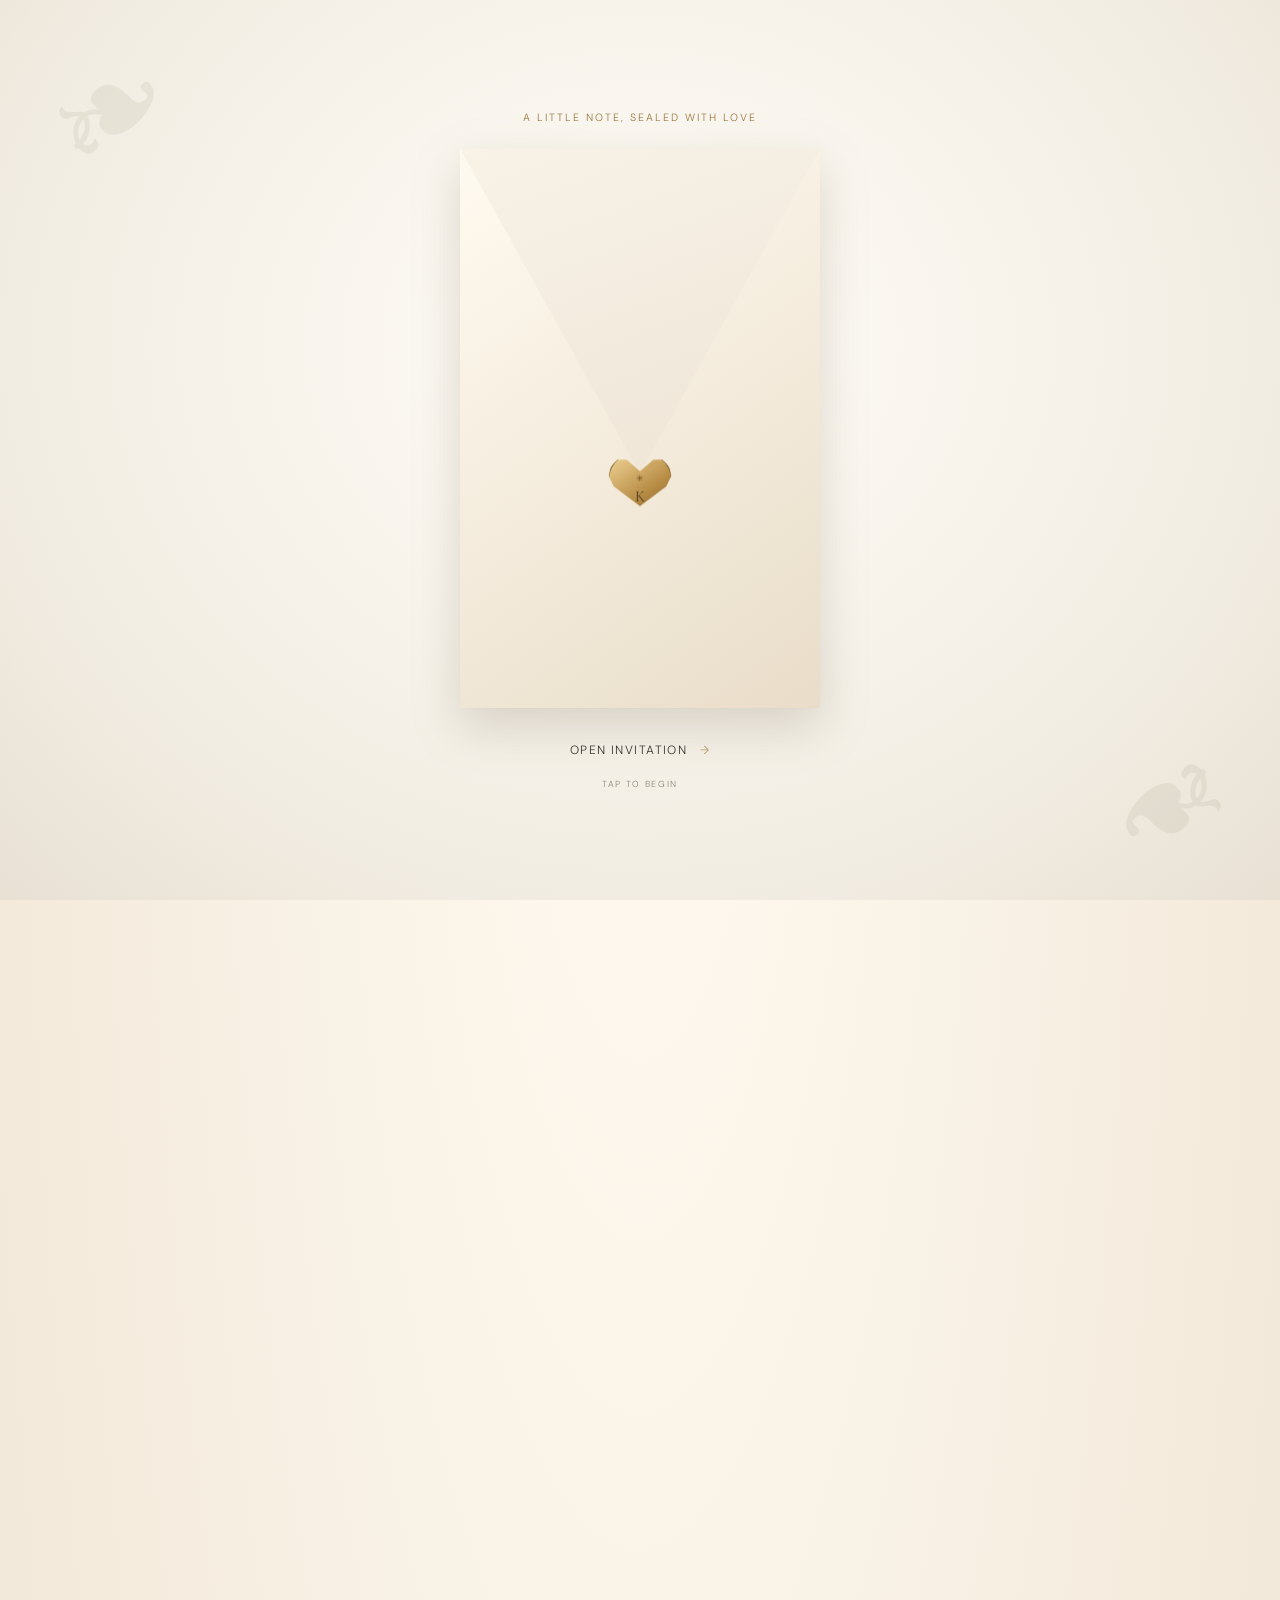
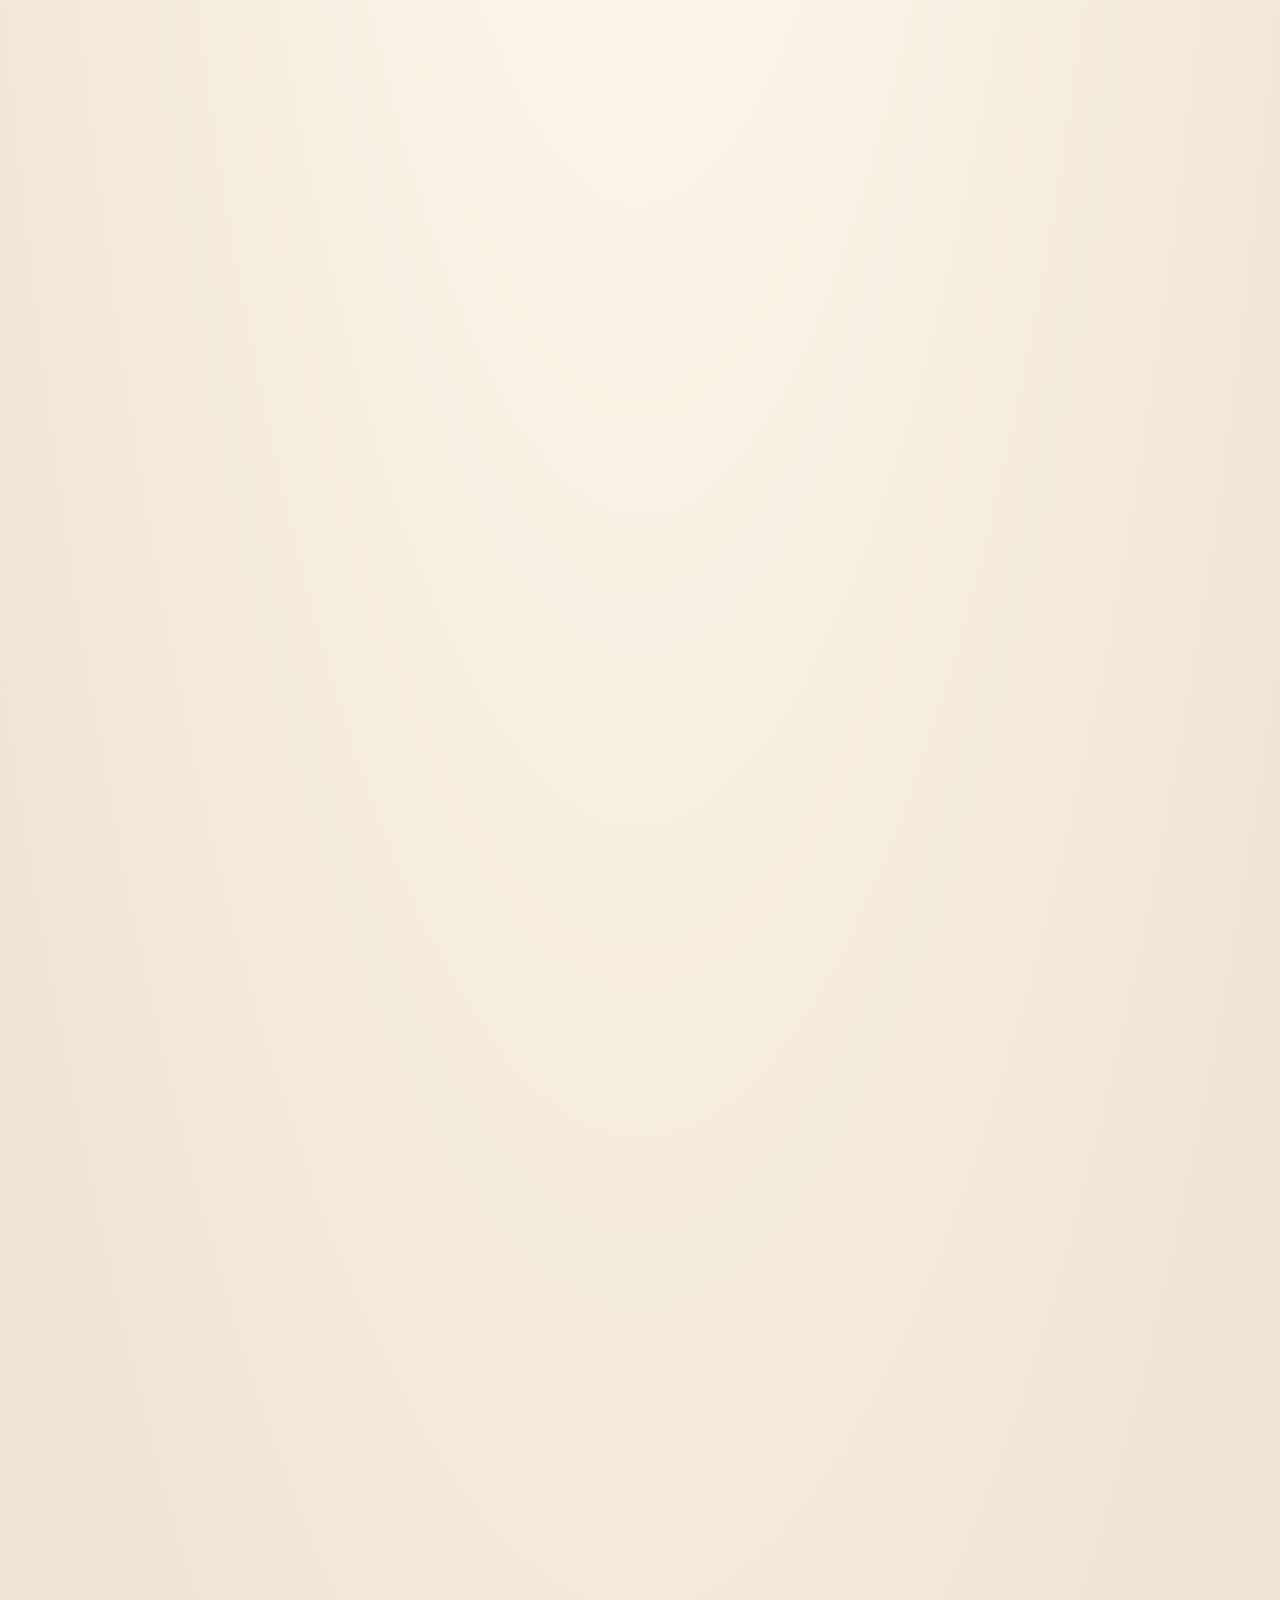
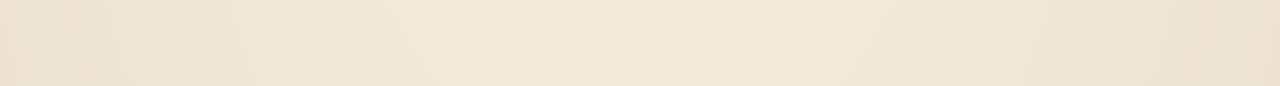
==== index.html @ ba7089ce "added ful code" ====
<!doctype html>
<html lang="en">
  <head>
    <meta charset="UTF-8" />
    <meta name="viewport" content="width=device-width, initial-scale=1" />
    <meta name="theme-color" content="#f7f3eb" />
    <meta
      name="description"
      content="A joyful invitation to celebrate the wedding of Kebisha Bright and Charles Salamon."
    />
    <title>Kebisha Bright& Charles Salamon — Wedding Invitation</title>
    <link rel="preconnect" href="https://fonts.googleapis.com" />
    <link rel="preconnect" href="https://fonts.gstatic.com" crossorigin />
    <link
      href="https://fonts.googleapis.com/css2?family=Allura&family=Cormorant+Garamond:ital,wght@0,400;0,500;0,600;1,400;1,500&family=DM+Sans:wght@300;400;500;600&display=swap"
      rel="stylesheet"
    />
    <link rel="stylesheet" href="styles.css" />
  </head>

  <body>
    <div class="intro" id="intro" aria-label="Open your wedding invitation">
      <div class="envelope-wrap">
        <p class="intro-kicker">A little note, sealed with love</p>
        <div class="envelope" aria-hidden="true">
          <div class="letter">
            <span>C <i>&</i> K</span><small>joyfully invite you</small>
          </div>
          <div class="flap"></div>
          <div class="envelope-front"></div>
          <div class="seal">C<span>✳</span>K</div>
        </div>
        <button class="open-invite" id="openInvite">
          Open invitation <span>→</span>
        </button>
        <p class="intro-hint">Tap to begin</p>
      </div>
    </div>

    <div class="site-shell" id="siteShell" aria-hidden="true">
      <header class="topbar">
        <a
          href="#home"
          class="monogram"
          aria-label="Kebisha Bright and Charles Salamon, home"
          >C<span>&</span>K</a
        >
        <!-- <nav aria-label="Main navigation">
          <a href="#story">Our story</a><a href="#details">The day</a
          ><a href="#rsvp">RSVP</a>
        </nav> -->
        <button
          class="music-toggle"
          id="musicToggle"
          aria-label="Play background music"
          aria-pressed="false"
        >
          <span class="music-icon">♫</span
          ><span class="music-label">Play music</span>
        </button>
      </header>
      <div class="youtube-player" id="youtubePlayer" hidden></div>

      <main>
        <section class="hero" id="home">
          <div class="hero-copy">
            <div class="hero-crest" aria-label="C and K">
              <span class="crest-ornament" aria-hidden="true">❧</span>
              <span class="crest-initials">C <i>·</i> K</span>
              <span class="crest-heart" aria-hidden="true">♥</span>
            </div>
            <p class="eyebrow">
              <span>✳</span> Together with our families <span>✳</span>
            </p>
            <h1><span class="name-line">Kebisha Bright</span> <span class="couple-and">&amp;</span><br /><span class="name-line">Charles Salamon</span></h1>
            <p class="hero-announcement">We are getting married</p>
            <div class="hero-rule"><span>♥</span></div>
            <p class="hero-subtitle">
              invite you to celebrate<br />the beginning of forever
            </p>
            <div class="scratch-card" id="scratchCard" role="button" tabindex="0" aria-label="Scratch to reveal the wedding date">
              <div class="scratch-reveal"><span>Friday · 20 November 2026</span><small>3:00 PM · Chennai</small></div>
              <canvas id="scratchCanvas" aria-hidden="true"></canvas>
              <div class="scratch-prompt" aria-hidden="true"><span>✦ &nbsp; Scratch to reveal &nbsp; ✦</span><small>our special day</small></div>
              <div class="scratch-confetti" aria-hidden="true"></div>
            </div>
            <p class="hero-date">Chennai <span>·</span> India</p>
            <a class="button button-gold" href="#details"
              >Join our celebration <span>↓</span></a
            >
          </div>
          <div
            class="hero-photo"
            role="img"
            aria-label="A romantic garden filled with white flowers"
          ></div>
          <div class="hero-caption">
            Rooted in love <span>✳</span> Growing in Grace
          </div>
        </section>

        <section class="blessing section-pad" id="story">
          <p class="eyebrow">A blessing for our beginning</p>
          <div class="cross-mark" aria-hidden="true">✳</div>
          <blockquote>
            “And now these three remain:<br />faith, hope and love.<br /><em
              >But the greatest of these is love.</em
            >”
          </blockquote>
          <p class="verse">1 Corinthians 13:13</p>
          <p class="blessing-copy">
            With grateful hearts and the blessing of God, we invite you to share
            in a day we’ll cherish for a lifetime.
          </p>
        </section>

        <!-- <section class="story-photo" aria-label="Our favourite kind of forever">
          <div class="story-overlay">
            <span>Our favourite kind of forever</span
            ><span class="gold-line"></span
            ><small>Kebisha Bright& Charles Salamon</small>
          </div>
        </section>

        <section class="gallery section-pad" aria-labelledby="gallery-title">
          <p class="eyebrow">Little moments, big love</p>
          <h2 id="gallery-title">Our story in <em>frames</em></h2>
          <div class="gallery-grid">
            <figure class="gallery-item gallery-tall">
              <img
                loading="lazy"
                src="https://images.unsplash.com/photo-1519741497674-611481863552?auto=format&fit=crop&w=900&q=85"
                alt="Bride and groom celebrating beneath a canopy"
              />
              <figcaption>the day we said yes</figcaption>
            </figure>
            <figure class="gallery-item gallery-small">
              <img
                loading="lazy"
                src="https://images.unsplash.com/photo-1532712938310-34cb3982ef74?auto=format&fit=crop&w=800&q=85"
                alt="A couple sharing a quiet moment together"
              />
              <figcaption>always finding our way</figcaption>
            </figure>
            <figure class="gallery-item gallery-small">
              <img
                loading="lazy"
                src="https://images.unsplash.com/photo-1511285560929-80b456fea0bc?auto=format&fit=crop&w=800&q=85"
                alt="A joyful wedding celebration with loved ones"
              />
              <figcaption>surrounded by our people</figcaption>
            </figure>
          </div>
        </section> -->

        <section class="countdown-section" id="countdown-section">
          <div class="countdown-inner">
            <div class="save-date-card"><span>Save the date</span><strong>20 November 2026</strong><small>Chennai, India</small></div>
            <p class="eyebrow">The countdown begins</p>
            <h2>Counting down to <em><span class="no-wrap">“I do”</span></em></h2>
            <div class="countdown" id="countdown" aria-live="polite"></div>
            <p class="countdown-note">We can’t wait to celebrate with you</p>
          </div>
        </section>

        <section class="details section-pad" id="details">
          <p class="eyebrow">Save the date</p>
          <h2>A day of <em>joy</em></h2>
          <div class="details-card venue-schedule">
            <div class="detail-block">
              <span class="detail-icon">✧</span>
              <h3>United in one place</h3>
              <p>Friday, 20 November 2026</p>
              <div class="schedule-times">
                <p><span>Ceremony</span><strong>3:00 PM</strong></p>
                <p><span>Reception</span><strong>6:30 PM</strong></p>
              </div>
              <p class="venue">St. Matthew’s Church</p>
              <p>IAF Road, East Tambaram, Chennai</p>
            </div>
          </div>
          <div class="map-card">
            <iframe title="Map to St. Matthew’s Church, East Tambaram" loading="lazy" referrerpolicy="no-referrer-when-downgrade" src="https://maps.google.com/maps?q=St.%20Matthew%27s%20Church%2C%20IAF%20Road%2C%20East%20Tambaram%2C%20Chennai&output=embed"></iframe>
            <a class="map-directions" target="_blank" rel="noopener" href="https://maps.app.goo.gl/BdqqTeaTopgXuTN87">⌖ &nbsp; Get directions</a>
          </div>
          <p class="dress-note">
            <span>Attire</span> Festive formal · Come ready to celebrate
          </p>
        </section>

        <!-- <section class="rsvp-section" id="rsvp">
        <div class="rsvp-card">
          <p class="eyebrow">Your presence is our present</p>
          <h2>Will you <em>join us?</em></h2>
          <p class="rsvp-copy">Kindly reply by 20January 2026. We’d love to save you a seat.</p>
          <form name="wedding-rsvp" method="POST" data-netlify="true" netlify-honeypot="bot-field"
            action="/success.html">
            <input type="hidden" name="form-name" value="wedding-rsvp" />
            <p class="honeypot"><label>Leave this empty: <input name="bot-field" /></label></p>
            <label class="field-label" for="guestName">Your name</label><input id="guestName" name="name" type="text"
              placeholder="First and last name" autocomplete="name" required />
            <label class="field-label" for="guestEmail">Email address</label><input id="guestEmail" name="email"
              type="email" placeholder="you@example.com" autocomplete="email" required />
            <fieldset>
              <legend>Will you be celebrating with us?</legend><label class="choice"><input type="radio"
                  name="attendance" value="Joyfully accepts" required /><span>Joyfully accepts</span></label><label
                class="choice"><input type="radio" name="attendance" value="Regretfully declines" /><span>Regretfully
                  declines</span></label>
            </fieldset>
            <label class="field-label" for="guestCount">Number attending</label><select id="guestCount" name="guests">
              <option value="1">1 guest</option>
              <option value="2">2 guests</option>
              <option value="3">3 guests</option>
              <option value="4">4 guests</option>
            </select>
            <label class="field-label" for="message">A note for the couple <span>(optional)</span></label><textarea
              id="message" name="message" rows="3"
              placeholder="Dietary needs, song requests, or just a little hello…"></textarea>
            <button class="button button-gold submit-button" type="submit">Send our RSVP <span>→</span></button>
          </form>
        </div>
      </section> -->

        <section class="closing section-pad">
          <div class="closing-flower">❀</div>
          <p class="eyebrow">Until we gather at the feast...</p>
          <h2>With love, <em>always</em></h2>
          <p>Kebisha Bright & Charles Salamon</p>
        </section>
      </main>
      <!-- <nav class="mobile-dock" aria-label="Quick navigation">
        <a href="#home" aria-label="Home"><span>⌂</span><small>Home</small></a>
        <a href="#story" aria-label="Our story"><span>♡</span><small>Story</small></a>
        <a href="#gallery-title" aria-label="Gallery"><span>▧</span><small>Photos</small></a>
        <a href="#countdown-section" aria-label="Countdown"><span>✧</span><small>Countdown</small></a>
      </nav> -->
      <footer>
        <span>MADE WITH LOVE · 2026</span><a href="#home">Back to top ↑</a
        ><span>C <i>&</i> K</span>
      </footer>
    </div>
    <div class="petal-rain" id="petalRain" aria-hidden="true"></div>
    <audio id="weddingMusic" loop preload="none"></audio>
    <div class="toast" id="toast" role="status" aria-live="polite"></div>
    <script src="script.js"></script>
  </body>
</html>
---- styles.css ----
:root{--ivory:#f7f4ee;--paper:#fffdf8;--ink:#30352d;--muted:#77786d;--gold:#b69760;--gold-dark:#927445;--sage:#6f7969;--line:#e6dfd1;--serif:'Cormorant Garamond',Georgia,serif;--sans:'DM Sans',Arial,sans-serif}*{box-sizing:border-box}html{scroll-behavior:smooth}body{margin:0;background:var(--ivory);color:var(--ink);font-family:var(--sans);font-weight:300;-webkit-font-smoothing:antialiased}a{color:inherit;text-decoration:none}button,input,select,textarea{font:inherit}.intro{position:fixed;inset:0;z-index:20;display:grid;place-items:center;background:radial-gradient(ellipse at 50% 38%,#fffdf8,#f2ede3 68%,#e8e0d3);transition:opacity .9s ease,visibility .9s ease}.intro::before,.intro::after{content:'❧';position:absolute;color:#a9aa91;font-family:var(--serif);font-size:9rem;opacity:.17}.intro::before{top:3%;left:4%;transform:rotate(-35deg)}.intro::after{right:4%;bottom:1%;transform:rotate(145deg)}.intro.is-opening{opacity:0;visibility:hidden}.envelope-wrap{text-align:center;position:relative;z-index:1}.intro-kicker,.intro-hint{font-size:.66rem;letter-spacing:.19em;text-transform:uppercase;color:#888578}.envelope{width:min(78vw,340px);height:225px;margin:30px auto 28px;position:relative;perspective:900px;filter:drop-shadow(0 18px 18px #73654d26)}.envelope-front{position:absolute;inset:0;background:#e8dfce;clip-path:polygon(0 0,50% 55%,100% 0,100% 100%,0 100%);z-index:2}.envelope::before,.envelope::after{content:'';position:absolute;inset:0;background:#f0e9dd;z-index:1}.envelope::before{clip-path:polygon(0 0,50% 55%,0 100%)}.envelope::after{clip-path:polygon(100% 0,50% 55%,100% 100%);background:#e5dbc9}.flap{position:absolute;inset:0;background:#eee6d7;clip-path:polygon(0 0,100% 0,50% 58%);z-index:4;transform-origin:top;transition:transform .75s ease;backface-visibility:hidden}.letter{position:absolute;left:8%;right:8%;top:8%;height:80%;background:var(--paper);z-index:0;display:flex;flex-direction:column;align-items:center;justify-content:center;color:var(--gold-dark);font-family:var(--serif)}.letter span{font-size:2.5rem}.letter i,.monogram span{font-style:italic;color:var(--gold)}.letter small{font: .55rem var(--sans);letter-spacing:.16em;text-transform:uppercase;margin-top:7px}.seal{position:absolute;z-index:5;top:50%;left:50%;transform:translate(-50%,-20%);width:47px;height:47px;border-radius:50%;background:#ae8d5a;color:white;display:grid;place-items:center;font:1rem var(--serif);letter-spacing:.04em;box-shadow:0 2px 5px #56462940}.seal span{font-size:.55rem;margin:0 1px}.envelope.open .flap{transform:rotateX(180deg);z-index:0}.envelope.open .letter{animation:letter-rise 1.1s .25s forwards}@keyframes letter-rise{to{transform:translateY(-45px)}}.open-invite{border:0;background:none;color:var(--ink);font-size:.75rem;letter-spacing:.12em;text-transform:uppercase;cursor:pointer;padding:10px}.open-invite span{color:var(--gold);padding-left:8px}.intro-hint{margin-top:10px;font-size:.55rem}.site-shell{opacity:0;transition:opacity 1s ease;pointer-events:none}.site-shell.is-visible{opacity:1;pointer-events:auto}.topbar{height:76px;padding:0 max(5vw,24px);display:flex;justify-content:space-between;align-items:center;position:absolute;top:0;left:0;width:100%;z-index:3;color:#fff}.monogram{font:1.65rem var(--serif);letter-spacing:-.07em}.monogram span{margin:0 3px}.topbar nav{display:flex;gap:33px;font-size:.69rem;letter-spacing:.06em}.topbar nav a{opacity:.88;transition:opacity .2s}.topbar nav a:hover{opacity:1}.music-toggle{display:flex;align-items:center;gap:9px;color:#fff;border:1px solid #ffffff80;background:#ffffff12;border-radius:30px;padding:9px 13px;font-size:.64rem;letter-spacing:.07em;cursor:pointer;backdrop-filter:blur(8px)}.music-icon{font-size:1rem}.music-toggle.playing .music-icon{animation:note .9s ease-in-out infinite alternate}@keyframes note{to{transform:translateY(-3px) rotate(12deg)}}.hero{min-height:690px;height:min(94vh,850px);position:relative;display:grid;place-items:center;overflow:hidden;color:#fff;background:#51574d}.hero-photo{position:absolute;inset:0;background:linear-gradient(90deg,#22261ebf 0%,#272d2285 40%,#28302319 100%),url('https://images.unsplash.com/photo-1519741497674-611481863552?auto=format&fit=crop&w=2200&q=90') center 44%/cover;transform:scale(1.015)}.hero-copy{position:relative;z-index:1;width:min(1080px,86%);margin:70px auto 0}.eyebrow{font-size:.62rem;letter-spacing:.21em;text-transform:uppercase;color:var(--gold-dark);margin:0 0 20px}.hero .eyebrow{color:#e7d9bb}.hero .eyebrow span{padding:0 9px;color:#d0af70}.hero h1{font:500 clamp(5rem,11vw,10.5rem)/.77 var(--serif);letter-spacing:-.055em;margin:22px 0 24px}.hero h1 em{font-weight:400;color:#d7bd8a}.hero-rule{width:164px;display:flex;align-items:center;gap:12px;color:#d8bd87}.hero-rule::before,.hero-rule::after{content:'';height:1px;background:#d8bd87;flex:1}.hero-rule span{font-size:.7rem}.hero-subtitle{font:400 1.1rem/1.4 var(--serif);letter-spacing:.045em;margin:17px 0}.hero-date{font-size:.7rem;letter-spacing:.1em;text-transform:uppercase;color:#ede9df;margin:22px 0 28px}.hero-date span{color:#d3b77e;padding:0 9px}.button{display:inline-flex;align-items:center;justify-content:center;gap:24px;border:0;padding:15px 19px;text-transform:uppercase;letter-spacing:.12em;font-size:.62rem;cursor:pointer;transition:background .2s,transform .2s}.button:hover{transform:translateY(-2px)}.button-gold{background:#b69660;color:white}.button-gold:hover{background:#967747}.hero-caption{position:absolute;z-index:1;right:5%;bottom:35px;font-size:.6rem;letter-spacing:.15em;text-transform:uppercase;color:#fff}.hero-caption span{color:#d2b477;padding:0 8px}.section-pad{padding:108px 24px}.blessing{text-align:center;max-width:820px;margin:auto;padding-top:105px;padding-bottom:105px}.cross-mark{color:var(--gold);font-size:1rem;margin:4px 0 16px}.blessing blockquote{font:400 clamp(2rem,4.5vw,3.35rem)/1.08 var(--serif);margin:0;color:#44483d}.blessing blockquote em,.gallery h2 em,.countdown-section h2 em,.details h2 em,.rsvp-card h2 em,.closing h2 em{font-weight:400;color:var(--gold-dark)}.verse{font-size:.62rem;color:var(--gold-dark);letter-spacing:.2em;text-transform:uppercase;margin:20px 0 29px}.blessing-copy{font-size:.82rem;line-height:1.8;color:var(--muted);max-width:470px;margin:auto}.story-photo{height:530px;position:relative;background:linear-gradient(0deg,#25291c79,#25291c04 70%),url('https://images.unsplash.com/photo-1511285560929-80b456fea0bc?auto=format&fit=crop&w=2000&q=85') center 48%/cover}.story-overlay{position:absolute;bottom:45px;left:8%;color:white;display:flex;flex-direction:column;gap:13px}.story-overlay span:first-child{font:italic 2.4rem var(--serif)}.gold-line{width:58px;height:1px;background:#d7bd8a}.story-overlay small{font-size:.56rem;letter-spacing:.18em}.gallery{max-width:1200px;margin:auto;text-align:center;padding-top:100px;padding-bottom:110px}.gallery h2,.details h2,.countdown-section h2,.rsvp-card h2,.closing h2{font:400 clamp(2.7rem,5vw,4rem)/1 var(--serif);margin:0 0 46px}.gallery-grid{display:grid;grid-template-columns:1.05fr .85fr;grid-template-rows:240px 240px;gap:17px;text-align:left}.gallery-item{position:relative;margin:0;overflow:hidden;background:#e4dfd4}.gallery-item img{width:100%;height:100%;object-fit:cover;transition:transform .8s}.gallery-item:hover img{transform:scale(1.035)}.gallery-tall{grid-row:1/3}.gallery-small img{object-position:center 45%}.gallery-item figcaption{position:absolute;bottom:0;left:0;right:0;color:white;padding:35px 20px 15px;background:linear-gradient(transparent,#171b15a8);font:italic 1.3rem var(--serif)}.countdown-section{padding:90px 20px;background:#eae9df;text-align:center}.countdown-inner{max-width:760px;margin:auto}.countdown-section h2{margin-bottom:36px}.countdown{display:flex;justify-content:center;gap:clamp(18px,6vw,65px)}.count-item strong{display:block;font:400 clamp(2.6rem,6vw,4.3rem)/1 var(--serif);color:var(--sage)}.count-item span{display:block;margin-top:10px;font-size:.55rem;letter-spacing:.18em;text-transform:uppercase;color:#79796e}.countdown-note{font:italic 1.35rem var(--serif);margin:34px 0 0;color:#77786d}.details{max-width:1000px;margin:auto;text-align:center}.details h2{margin-bottom:49px}.details-card{display:grid;grid-template-columns:1fr 48px 1fr;padding:40px 25px;background:var(--paper);border:1px solid var(--line);box-shadow:0 10px 35px #4d493d0b}.detail-icon{font-size:1.4rem;color:var(--gold)}.detail-block h3{font:500 1.7rem var(--serif);margin:9px 0 17px}.detail-block p{font-size:.75rem;line-height:1.6;color:var(--muted);margin:6px}.detail-block .venue{font-weight:500;color:var(--ink);margin-top:16px}.text-link{display:inline-block;margin-top:13px;padding-bottom:4px;border-bottom:1px solid #b69760;color:var(--gold-dark);font-size:.65rem;letter-spacing:.06em}.detail-divider{display:flex;align-items:center;justify-content:center;position:relative;color:var(--gold)}.detail-divider::before{content:'';position:absolute;top:10%;bottom:10%;width:1px;background:var(--line)}.detail-divider span{position:relative;background:var(--paper);padding:10px 0}.dress-note{margin:27px 0 0;color:var(--muted);font-size:.72rem}.dress-note span{color:var(--gold-dark);letter-spacing:.1em;text-transform:uppercase;margin-right:8px}.rsvp-section{padding:100px 20px;background:linear-gradient(#2830258a,#2830258a),url('https://images.unsplash.com/photo-1497250681960-ef046c08a56e?auto=format&fit=crop&w=1800&q=85') center/cover}.rsvp-card{max-width:550px;margin:auto;background:var(--paper);padding:50px clamp(24px,7vw,65px);text-align:center;box-shadow:0 20px 70px #1115}.rsvp-card h2{margin:0 0 14px}.rsvp-copy{font-size:.76rem;line-height:1.7;color:var(--muted);margin:0 auto 28px;max-width:340px}.rsvp-card form{text-align:left}.field-label,fieldset legend{display:block;font-size:.64rem;letter-spacing:.05em;color:#4b4d44;margin:17px 0 8px}.field-label span{color:#999}.rsvp-card input[type=text],.rsvp-card input[type=email],.rsvp-card select,.rsvp-card textarea{width:100%;border:1px solid #dfdbd1;background:transparent;padding:12px 13px;border-radius:0;color:var(--ink);font-size:.74rem;outline:none}.rsvp-card input:focus,.rsvp-card select:focus,.rsvp-card textarea:focus{border-color:var(--gold)}.rsvp-card fieldset{border:0;padding:0;margin:20px 0}.rsvp-card fieldset legend{margin-bottom:12px}.choice{display:inline-flex;align-items:center;gap:7px;margin:0 18px 0 0;font-size:.7rem;color:#66675e;cursor:pointer}.choice input{accent-color:var(--gold-dark)}.submit-button{width:100%;margin-top:22px}.honeypot{position:absolute;left:-5000px}.closing{text-align:center;padding-top:84px;padding-bottom:80px}.closing-flower{font-size:2rem;color:var(--gold);margin-bottom:15px}.closing h2{margin:0 0 14px}.closing>p:last-child{font:italic 1.4rem var(--serif);color:var(--sage);margin:0}footer{height:68px;display:flex;align-items:center;justify-content:space-between;padding:0 max(5vw,24px);border-top:1px solid var(--line);font-size:.53rem;letter-spacing:.13em;color:#828176}footer a{color:var(--gold-dark)}footer>span:last-child{font:1rem var(--serif);color:var(--ink)}footer i{font-style:italic;color:var(--gold)}.toast{position:fixed;bottom:20px;left:50%;transform:translate(-50%,20px);opacity:0;pointer-events:none;z-index:30;padding:12px 18px;background:#30352d;color:white;font-size:.72rem;transition:.3s}.toast.visible{opacity:1;transform:translate(-50%,0)}
@media(max-width:680px){.topbar{height:65px;padding:0 20px}.topbar nav{gap:16px}.topbar nav a{font-size:.58rem}.music-toggle{padding:8px 10px}.music-label{display:none}.hero{height:85svh;min-height:620px;max-height:790px}.hero-photo{background-position:58% center}.hero-copy{width:84%;margin-top:45px}.hero h1{font-size:clamp(5.4rem,19vw,8.2rem)}.hero-subtitle{font-size:1rem}.hero-caption{right:20px;bottom:23px;font-size:.48rem}.section-pad{padding:78px 22px}.blessing{padding-top:78px;padding-bottom:78px}.story-photo{height:380px}.story-overlay{left:7%;bottom:30px}.story-overlay span:first-child{font-size:1.9rem}.gallery-grid{grid-template-columns:1fr 1fr;grid-template-rows:250px 175px;gap:10px}.gallery-tall{grid-row:1/3}.gallery-item figcaption{font-size:1rem;padding:28px 11px 12px}.countdown-section{padding:72px 12px}.countdown{gap:clamp(12px,5vw,30px)}.count-item span{font-size:.47rem;letter-spacing:.12em}.details-card{grid-template-columns:1fr;padding:32px 15px;gap:27px}.detail-divider{height:1px;width:75%;margin:auto;background:var(--line)}.detail-divider::before{display:none}.detail-divider span{padding:0 12px}.rsvp-section{padding:70px 15px}.rsvp-card{padding:38px 24px}footer{padding:0 18px}footer span,footer a{font-size:.46rem;letter-spacing:.08em}}
@media(prefers-reduced-motion:reduce){*,*::before,*::after{scroll-behavior:auto!important;animation-duration:.01ms!important;transition-duration:.01ms!important}}

/* Phone-first presentation and thumb-friendly quick navigation. */
.mobile-dock{display:none}
@media(max-width:680px){
  body{background:#f2eee6}
  .site-shell{max-width:560px;margin:0 auto;background:var(--ivory);box-shadow:0 0 55px #302b2010}
  .topbar{position:absolute;top:0;left:50%;width:min(100%,560px);transform:translateX(-50%);height:65px;padding:0 21px}
  .topbar nav{display:none}
  .music-toggle{width:40px;height:40px;justify-content:center;border-radius:50%;padding:0}
  .music-label{display:none}
  .hero{height:100svh;min-height:620px;max-height:none}
  .hero-photo{background-position:58% center}
  .hero-copy{width:85%;margin-top:20px}
  .hero .eyebrow{font-size:.52rem;letter-spacing:.16em}
  .hero h1{font-size:clamp(4.6rem,17vw,7rem);line-height:.84}
  .hero-date{font-size:.61rem;letter-spacing:.08em}
  .hero-caption{right:20px;bottom:78px;font-size:.48rem}
  .mobile-dock{position:fixed;z-index:10;left:50%;bottom:0;transform:translateX(-50%);width:min(100%,560px);min-height:66px;padding:7px 10px calc(7px + env(safe-area-inset-bottom));display:flex;align-items:center;justify-content:space-around;background:#fffdf8ed;border-top:1px solid #e6dfd1;backdrop-filter:blur(14px)}
  .mobile-dock a{min-width:58px;min-height:48px;display:flex;flex-direction:column;align-items:center;justify-content:center;gap:2px;color:#77786d}
  .mobile-dock a:active,.mobile-dock a:focus-visible{color:var(--gold-dark)}
  .mobile-dock a span{font-size:1.12rem;line-height:1.1}
  .mobile-dock a small{font-size:.47rem;letter-spacing:.06em;text-transform:uppercase}
  .section-pad{padding:70px 20px}
  .blessing blockquote{font-size:2.25rem}
  .story-photo{height:330px}
  .gallery{padding-top:70px;padding-bottom:74px}
  .gallery h2,.details h2,.countdown-section h2,.rsvp-card h2,.closing h2{font-size:2.8rem;margin-bottom:32px}
  .gallery-grid{grid-template-columns:1fr 1fr;grid-template-rows:220px 150px;gap:8px}
  .gallery-item figcaption{font-size:1rem;padding:28px 11px 12px}
  .countdown-section{padding:62px 10px}
  .countdown{gap:clamp(10px,4vw,20px)}
  .count-item strong{font-size:2.8rem}
  .count-item span{font-size:.43rem}
  .details{padding-top:70px;padding-bottom:68px}
  .details-card{grid-template-columns:1fr;padding:28px 13px;gap:27px}
  .detail-divider{height:1px;width:75%;margin:auto;background:var(--line)}
  .detail-divider::before{display:none}
  .detail-divider span{padding:0 12px}
  .rsvp-section{padding:62px 14px}
  .rsvp-card{padding:34px 22px}
  .closing{padding-top:65px;padding-bottom:74px}
  footer{height:auto;min-height:68px;padding:16px 18px calc(82px + env(safe-area-inset-bottom))}
  footer span,footer a{font-size:.46rem;letter-spacing:.08em}
}

/* Final invitation-specific refinements. */
.venue-schedule{grid-template-columns:1fr;justify-items:center}
.venue-schedule .detail-block{width:min(100%,460px)}
.schedule-times{max-width:360px;margin:22px auto 18px;padding:14px 0;border-top:1px solid var(--line);border-bottom:1px solid var(--line)}
.schedule-times p{display:flex;justify-content:space-between;gap:20px;align-items:center;margin:9px 0;color:var(--ink)}
.schedule-times p span{font-size:.7rem;color:var(--muted)}
.schedule-times p strong{font:500 1rem var(--serif);color:var(--gold-dark);white-space:nowrap}
.youtube-player{position:fixed;z-index:11;right:14px;bottom:14px;width:min(320px,calc(100vw - 28px));aspect-ratio:16/9;background:#171717;box-shadow:0 10px 30px #0005}
.youtube-player[hidden]{display:none}
.youtube-player iframe{display:block;width:100%;height:100%;border:0}
.no-wrap{white-space:nowrap}
.js .scroll-reveal{opacity:0;transform:translateY(22px);transition:opacity .75s ease,transform .75s cubic-bezier(.2,.65,.25,1)}
.js .scroll-reveal.is-visible{opacity:1;transform:translateY(0)}
@media(max-width:680px){
  .hero h1{margin:17px 0 20px;font-size:clamp(2.25rem,11.5vw,4.4rem);line-height:1.02;letter-spacing:-.035em}
  .hero h1 .name-line{display:block;white-space:nowrap}
  .hero h1 .couple-and{display:block;padding-left:.45em;font-size:.62em;line-height:.72;color:#d7bd8a}
  .hero h1 br{display:none}
  .hero-caption{bottom:24px}
  .youtube-player{right:10px;bottom:10px;width:min(250px,calc(100vw - 20px))}
  .countdown-section h2{font-size:clamp(2.15rem,8.8vw,2.8rem);line-height:1.05}
  .venue-schedule .detail-block{width:100%}
  .schedule-times{width:min(100%,340px)}
  footer{padding:16px 18px}
}
@media(prefers-reduced-motion:reduce){
  .js .scroll-reveal,.js .scroll-reveal.is-visible{opacity:1;transform:none;transition:none}
}

/* Watercolor keepsake invitation theme, tuned for a tall phone viewport. */
:root{--navy:#203a5d;--navy-soft:#385677;--paper:#fffaf0;--ivory:#f7f1e6;--gold:#b59358;--gold-dark:#9a7840;--script:'Allura','Cormorant Garamond',cursive}
body{background:#f7f0e5;color:var(--navy)}
.site-shell{position:relative;width:100%;max-width:580px;margin:0 auto;overflow:hidden;background:#fbf7ef;box-shadow:0 18px 70px #5c4d3426}
.topbar{left:50%;transform:translateX(-50%);width:min(100%,580px);height:70px;padding:0 22px;color:var(--navy)}
.monogram{font:500 1.4rem var(--serif);letter-spacing:-.08em;color:var(--navy)}
.monogram span{color:var(--gold)}
.music-toggle{width:42px;height:42px;justify-content:center;border-radius:50%;padding:0;color:var(--navy);border:1px solid #b99d6c77;background:#fffaf0bb;backdrop-filter:blur(8px)}
.music-label{display:none}
.hero{height:100svh;min-height:720px;max-height:none;background:#f6f1e6;display:block;color:var(--navy)}
.hero-photo{background:url('assets/watercolor-wedding-hero.webp') center 42%/cover no-repeat;opacity:.98;transform:none}
.hero-copy{width:88%;max-width:490px;height:100%;min-height:inherit;margin:0 auto;padding:105px 0 86px;display:flex;flex-direction:column;align-items:center;justify-content:center;text-align:center;color:var(--navy)}
.hero .eyebrow{color:var(--navy-soft);font-size:.54rem;letter-spacing:.23em;margin:18px 0 12px}
.hero .eyebrow span{color:var(--gold);padding:0 5px}
.hero-crest{width:94px;height:94px;flex:none;position:relative;display:grid;place-items:center;border:1px solid #b59358;border-radius:50%;box-shadow:inset 0 0 0 5px #b593581c;background:#fffaf044;color:var(--navy)}
.hero-crest::before{content:"";position:absolute;inset:5px;border:1px dotted #b59358;border-radius:50%}
.crest-ornament{position:absolute;top:-17px;color:var(--gold);font:2rem var(--serif);transform:rotate(90deg)}
.crest-initials{display:flex;align-items:center;gap:7px;font:400 1.65rem var(--serif);letter-spacing:.08em}
.crest-initials i{height:35px;width:1px;display:inline-flex;align-items:center;background:#b59358;color:transparent;font-size:0}
.crest-heart{position:absolute;bottom:9px;color:var(--gold);font-size:.72rem}
.hero h1{width:100%;margin:7px 0 2px;font:400 clamp(3.05rem,12vw,4.65rem)/.79 var(--script);letter-spacing:0;color:var(--navy);text-align:center}
.hero h1 .name-line{display:block;white-space:nowrap}
.hero h1 .couple-and{display:block;margin:3px auto 0;padding:0;font:italic 500 1.15rem var(--serif);line-height:1;color:var(--gold)}
.hero h1 br{display:none}
.hero-announcement{margin:14px 0 7px;font:500 .58rem var(--serif);letter-spacing:.25em;text-transform:uppercase;color:var(--navy)}
.hero-rule{width:132px;margin:8px auto 10px;gap:9px;color:var(--gold)}
.hero-rule::before,.hero-rule::after{height:1px;background:#b59358a0}
.hero-rule span{font-size:.62rem}
.hero-subtitle{margin:7px 0 12px;font:italic 1.5rem/1.05 var(--script);letter-spacing:.015em;color:var(--navy-soft)}
.hero-date{margin:8px 0 18px;color:var(--navy-soft);font-size:.56rem;letter-spacing:.18em}
.hero-date span{color:var(--gold)}
.hero .button{min-height:40px;border-radius:30px;border:1px solid #b59358;background:#fffaf0a6;color:var(--navy);padding:11px 18px;gap:16px;font-size:.56rem;letter-spacing:.17em}
.hero .button:hover{background:#fffaf0}
.hero-caption{right:50%;bottom:23px;transform:translateX(50%);width:max-content;max-width:90%;color:var(--navy);font-size:.48rem;letter-spacing:.15em;text-shadow:0 1px 8px #fff8}
.hero-caption span{color:var(--gold)}
.scratch-card{position:relative;isolation:isolate;overflow:hidden;width:min(100%,370px);height:108px;margin:12px auto 10px;padding:0;border:0;border-radius:15px;background:#fffaf0e8;box-shadow:0 10px 24px #243e5a20;cursor:crosshair;touch-action:none;user-select:none}
.scratch-reveal{position:absolute;inset:0;z-index:0;display:flex;flex-direction:column;align-items:center;justify-content:center;gap:5px;background:linear-gradient(135deg,#fffdf7,#e9eef0);color:var(--navy)}
.scratch-reveal span{font:400 1.72rem var(--script)}
.scratch-reveal small{font-size:.53rem;letter-spacing:.2em;text-transform:uppercase;color:var(--gold-dark)}
#scratchCanvas{position:absolute;inset:0;z-index:1;width:100%;height:100%;border-radius:inherit;cursor:crosshair;transition:opacity .65s ease}
.scratch-prompt{position:absolute;z-index:2;inset:0;display:flex;flex-direction:column;align-items:center;justify-content:center;gap:5px;color:#f7edd5;pointer-events:none;text-shadow:0 1px 3px #1e365533}
.scratch-prompt span{font:500 .67rem var(--serif);letter-spacing:.1em;text-transform:uppercase}
.scratch-prompt small{font:italic 1.15rem var(--script)}
.scratch-card.is-scratched #scratchCanvas{opacity:0}
.scratch-card.is-scratched .scratch-prompt{opacity:0;transition:opacity .3s ease}
.scratch-confetti{position:absolute;z-index:3;inset:0;overflow:hidden;pointer-events:none}
.scratch-confetti i{position:absolute;top:-10px;left:var(--x);width:6px;height:10px;background:#d6b878;opacity:0;animation:confetti-fall 1.8s ease-out var(--delay) forwards;transform:rotate(var(--turn))}
.scratch-confetti i:nth-child(3n){background:#315f91;border-radius:50%;width:7px;height:7px}
.scratch-confetti i:nth-child(3n + 1){background:#f4ebd9}
@keyframes confetti-fall{0%{opacity:0;transform:translateY(0) rotate(var(--turn))}15%{opacity:1}100%{opacity:0;transform:translateY(140px) rotate(calc(var(--turn) + 180deg))}}
.petal-rain{position:fixed;z-index:14;inset:0;overflow:hidden;pointer-events:none;visibility:hidden;opacity:0;transition:opacity .8s ease,visibility .8s ease}
.petal-rain.active{visibility:visible;opacity:1}
.petal-rain span{position:absolute;top:-8vh;border-radius:88% 8% 82% 8%;box-shadow:inset -2px -2px 3px #a9805244,0 2px 5px #61533c15;opacity:.72;animation:petal-fall var(--fall-duration) linear var(--fall-delay) infinite;will-change:transform}
@keyframes petal-fall{0%{transform:translate3d(0,-8vh,0) rotate(0deg)}50%{transform:translate3d(var(--fall-mid),48vh,0) rotate(var(--fall-mid-spin))}100%{transform:translate3d(var(--fall-end),112vh,0) rotate(var(--fall-spin))}}
@media(prefers-reduced-motion:reduce){.petal-rain.active span{top:var(--still-y);opacity:.46;animation:none!important;will-change:auto}}
.blessing{max-width:none;padding:78px 27px 74px;background:#fcf9f2;color:var(--navy);position:relative}
.blessing::before,.blessing::after{content:"❧";position:absolute;color:#b5935866;font:2.4rem var(--serif)}
.blessing::before{top:18px;left:17px;transform:rotate(-30deg)}
.blessing::after{right:17px;bottom:18px;transform:rotate(150deg)}
.blessing blockquote{font:400 clamp(2rem,7vw,2.7rem)/1.05 var(--script);color:var(--navy)}
.blessing blockquote em{color:var(--gold-dark)}
.blessing .eyebrow{color:var(--gold-dark)}
.cross-mark,.verse{color:var(--gold-dark)}
.blessing-copy{color:#647087}
.details{padding:72px 22px 64px;max-width:none;background:#f8f4eb;color:var(--navy)}
.details>.eyebrow,.countdown-section .eyebrow{color:var(--gold-dark)}
.details h2,.closing h2{font:400 clamp(3rem,11vw,4.1rem)/.9 var(--script);color:var(--navy);margin:0 0 25px}
.details-card.venue-schedule{display:block;padding:31px 20px 27px;border:1px solid #ddc9a2;border-radius:18px;background:#fffdf8ed;box-shadow:0 12px 32px #64563a16}
.venue-schedule .detail-block{width:100%;text-align:center}
.detail-icon{color:var(--gold)}
.detail-block h3{font:400 2rem var(--script);color:var(--navy);margin:8px 0 9px}
.detail-block p{color:#647087;font-size:.73rem}
.detail-block .venue{font:500 1rem var(--serif);color:var(--navy);margin-top:22px}
.schedule-times{width:100%;max-width:330px;margin:17px auto;padding:12px 0;border-color:#e1d2b8}
.schedule-times p{margin:10px 0}
.schedule-times p span{font:500 .64rem var(--sans);letter-spacing:.12em;text-transform:uppercase;color:#738097}
.schedule-times p strong{font:500 1.1rem var(--serif);color:var(--navy)}
.map-card{overflow:hidden;margin:18px auto 0;max-width:430px;border:1px solid #ddc9a2;border-radius:15px;background:#fffdf8;box-shadow:0 8px 24px #64563a12}
.map-card iframe{display:block;width:100%;height:150px;border:0;filter:saturate(.75) sepia(.12)}
.map-directions{display:flex;min-height:44px;align-items:center;justify-content:center;margin:12px 16px 15px;border:1px solid #d8c49b;border-radius:30px;color:var(--gold-dark);font-size:.58rem;letter-spacing:.2em;text-transform:uppercase}
.map-directions:hover{background:#f6f0e4}
.dress-note{color:#728097;line-height:1.7}
.dress-note span{color:var(--gold-dark)}
.countdown-section{position:relative;padding:68px 20px 72px;text-align:center;color:var(--navy);background:linear-gradient(180deg,#f6f2e9e8 0%,#e4ebf1d9 100%),url('assets/watercolor-wedding-hero.webp') center 68%/cover no-repeat}
.countdown-inner{max-width:450px;margin:auto}
.save-date-card{margin:0 auto 34px;padding:22px 16px 19px;max-width:365px;display:flex;flex-direction:column;gap:7px;border:1px solid #ddc9a2;border-radius:15px;background:#fffdf0e8;box-shadow:0 12px 28px #42536c12}
.save-date-card span,.save-date-card small{color:var(--gold-dark);font-size:.52rem;letter-spacing:.22em;text-transform:uppercase}
.save-date-card strong{font:400 2rem var(--script);color:var(--navy)}
.save-date-card small{font-size:.46rem;color:#7b8696}
.countdown-section h2{font:400 clamp(2.25rem,8vw,3rem)/1 var(--script);color:var(--navy);margin:5px 0 28px}
.countdown{max-width:390px;margin:0 auto;gap:0;padding:17px 4px;border:1px solid #c7c7b0;border-radius:17px;background:#fffdf0c9;box-shadow:0 13px 30px #42536c1a}
.count-item{flex:1;border-right:1px solid #d9ccb4}
.count-item:last-child{border:0}
.count-item strong{color:var(--navy);font:400 clamp(2rem,7vw,2.7rem)/1 var(--serif)}
.count-item span{color:var(--gold-dark);font-size:.44rem;letter-spacing:.15em}
.countdown-note{font:italic 1.55rem var(--script);color:var(--navy-soft);margin:23px 0 0}
.closing{padding:74px 22px 67px;text-align:center;background:#fcf9f2;color:var(--navy)}
.closing .eyebrow{color:var(--gold-dark)}
.closing>p:last-child{font:400 2rem var(--script);color:var(--navy)}
.youtube-player{right:max(14px,calc((100vw - 580px)/2 + 14px));bottom:14px;width:min(290px,calc(100vw - 28px));border:2px solid #fffaf0;border-radius:14px;overflow:hidden}
.youtube-player iframe{width:100%;height:100%;border:0}
.music-toggle.playing{border-color:var(--gold);background:#fffaf0;color:var(--gold-dark)}
.envelope{width:min(80vw,360px);height:min(132vw,560px);margin:24px auto;filter:drop-shadow(0 18px 24px #61533c35)}
.letter{background:linear-gradient(180deg,#fff9 0%,#fff5 45%,#f7f0e8bb 100%),url('assets/watercolor-wedding-hero.webp') center 28%/cover no-repeat;color:var(--navy);border:1px solid #dfd1b6}
.letter span{font:400 2.7rem var(--serif);letter-spacing:.08em;color:var(--navy)}
.letter i{font-style:normal;color:var(--gold);font-size:1.4rem;padding:0 3px}
.letter small{color:var(--gold-dark)}
.envelope-front{background:linear-gradient(145deg,#fffaf0,#e9ddc9);filter:drop-shadow(0 -3px 3px #6c56341c)}
.flap{background:linear-gradient(160deg,#f8f2e7,#e8ddcc)}
.seal{width:64px;height:58px;top:56%;transform:translate(-50%,-20%);border:1px solid #815e27;background:linear-gradient(145deg,#f5d99b,#b48942 70%,#8f6935);color:#554122;clip-path:polygon(50% 96%,9% 62%,1% 44%,4% 28%,15% 16%,29% 16%,50% 36%,71% 16%,85% 16%,96% 28%,99% 44%,91% 62%);box-shadow:0 4px 8px #58431e66}
.seal span{font-size:.55rem;color:#704e1c}
.intro .intro-kicker{color:var(--gold-dark)}
@media(min-width:681px){
  body{padding:18px 0;background:radial-gradient(ellipse at 50% 12%,#fffaf1,#eee3d2)}
  .site-shell{border:7px solid #fffcf6;border-radius:31px;outline:1px solid #e5d3b3}
  .hero{min-height:850px}
  .hero-copy{padding-top:100px;padding-bottom:65px}
  .hero h1{font-size:4.8rem}
  .blessing,.details,.countdown-section,.closing{padding-left:35px;padding-right:35px}
}
@media(max-width:680px){
  .site-shell{max-width:100%;margin:0;border:0;border-radius:0;box-shadow:none}
  .hero{height:100svh;min-height:720px}
  .hero-copy{width:88%;padding:96px 0 73px}
  .hero-crest{width:82px;height:82px}
  .hero .eyebrow{font-size:.49rem;letter-spacing:.18em;margin:15px 0 10px}
  .hero h1{font-size:clamp(2.4rem,11.8vw,4.1rem);line-height:.82;margin:8px 0 0}
  .hero h1 .couple-and{font-size:1.05rem;margin:3px 0 1px}
  .hero-announcement{font-size:.52rem;margin:12px 0 4px}
  .hero-subtitle{font-size:1.42rem}
  .hero-date{font-size:.51rem;margin:6px 0 15px}
  .hero-caption{bottom:16px;font-size:.42rem}
  .blessing{padding:63px 23px}
  .details{padding:60px 17px 51px}
  .details-card.venue-schedule{padding:27px 16px 23px}
  .map-card iframe{height:135px}
  .countdown-section{padding:57px 16px 60px}
  .save-date-card{margin-bottom:29px}
  .countdown{padding:15px 2px}
  .count-item strong{font-size:2.2rem}
  .count-item span{font-size:.4rem;letter-spacing:.1em}
  .closing{padding:59px 19px 53px}
}
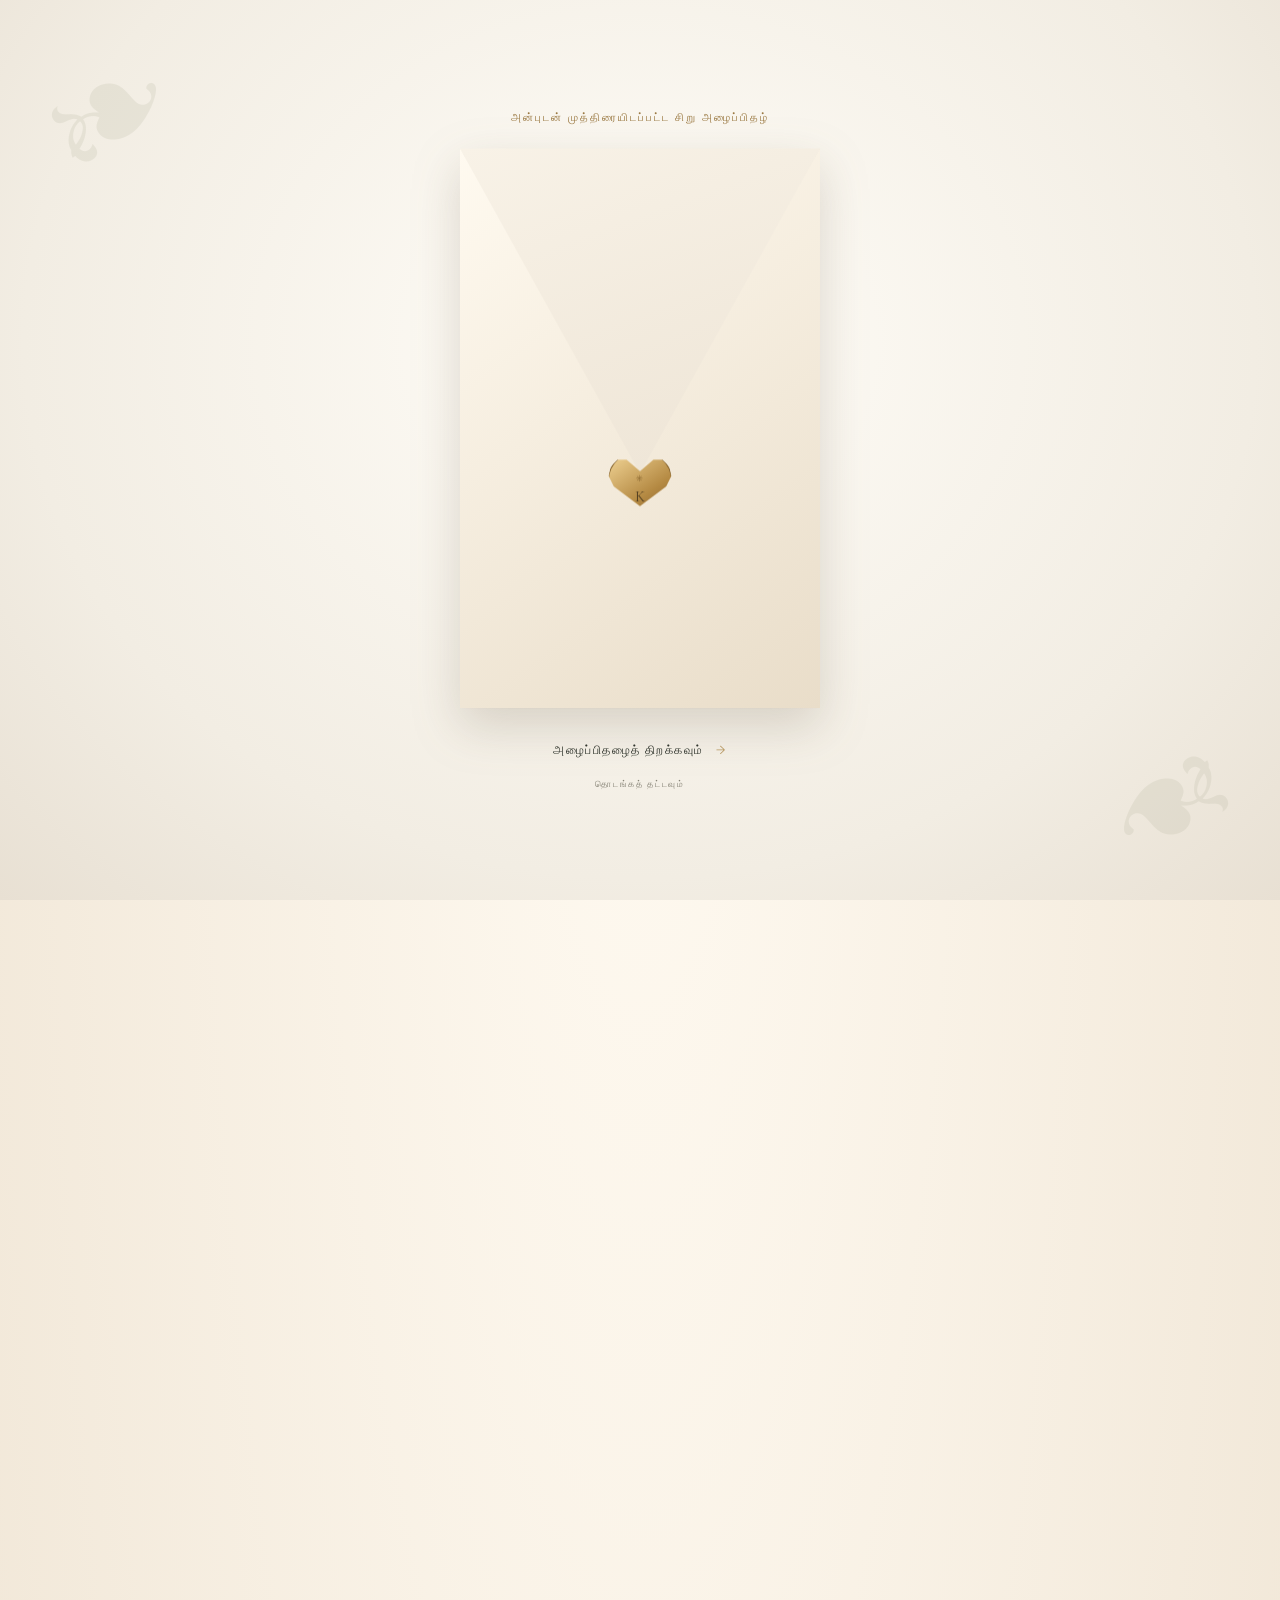
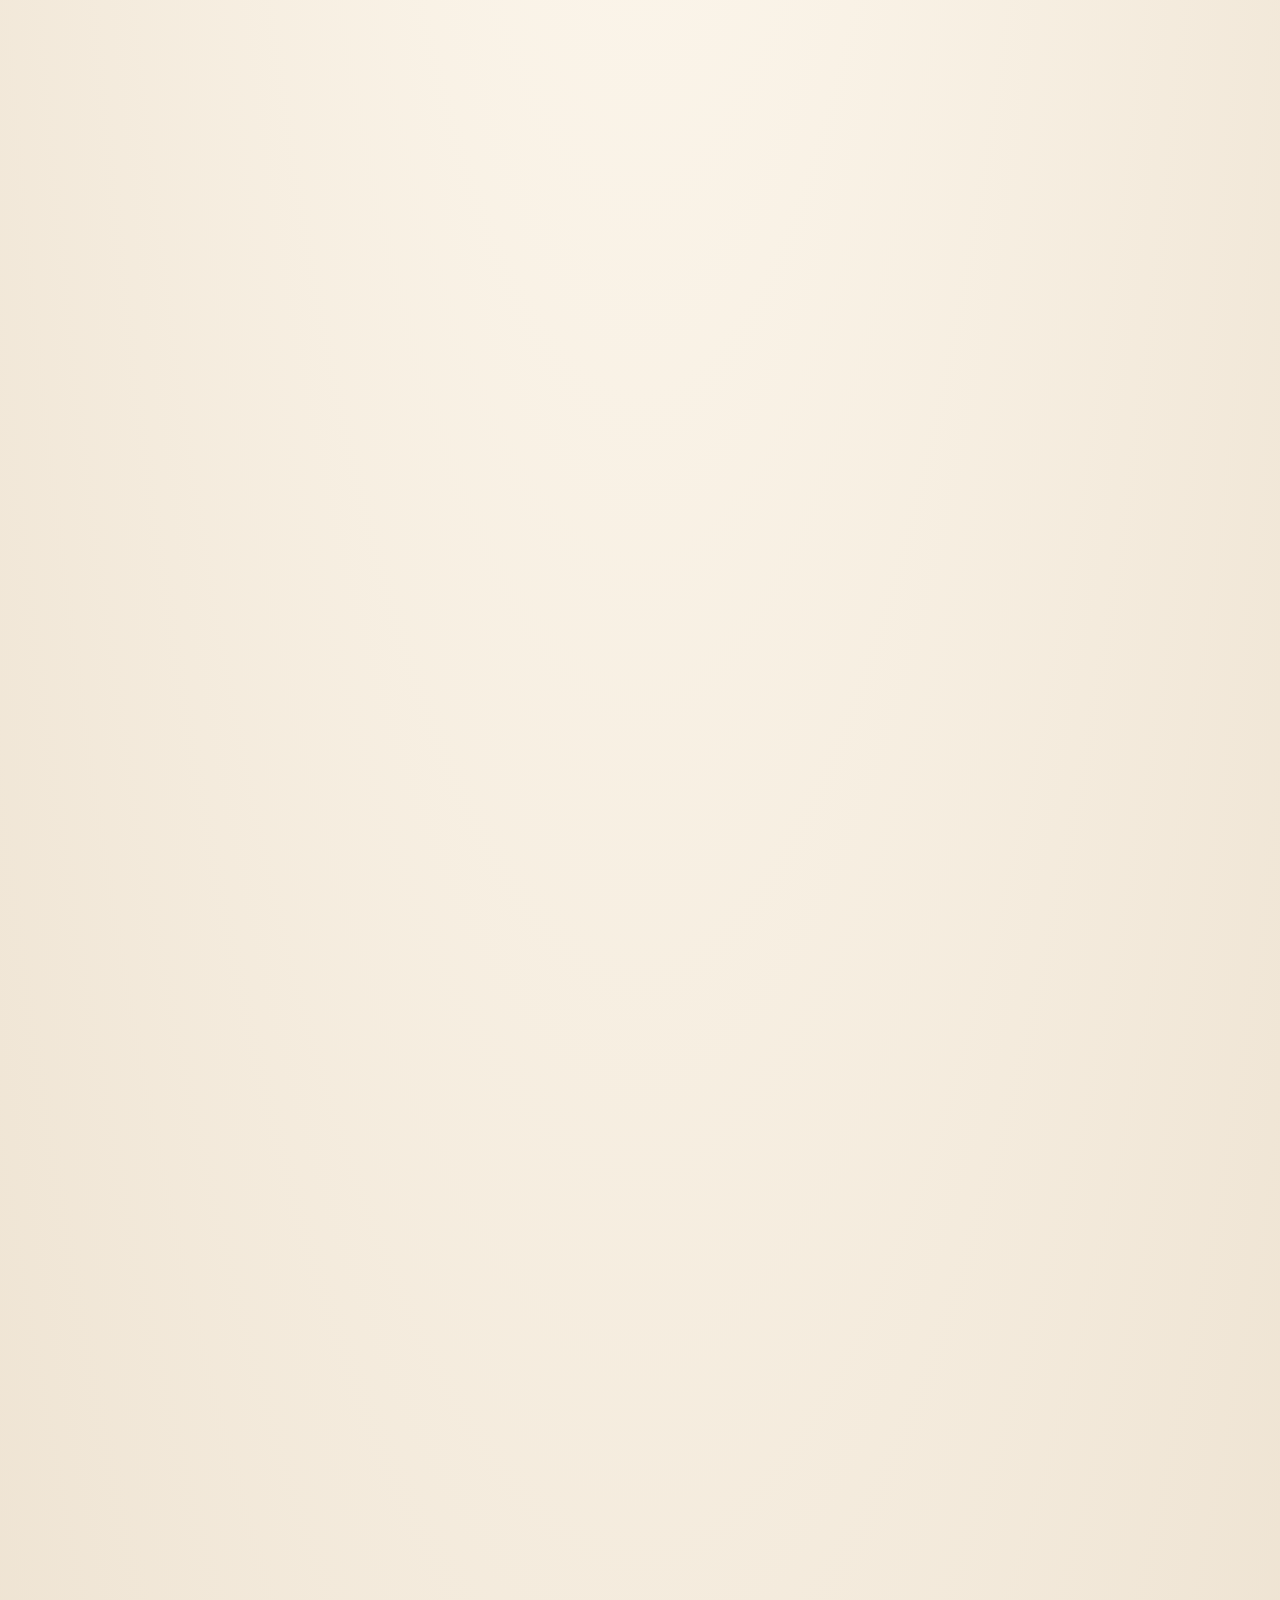
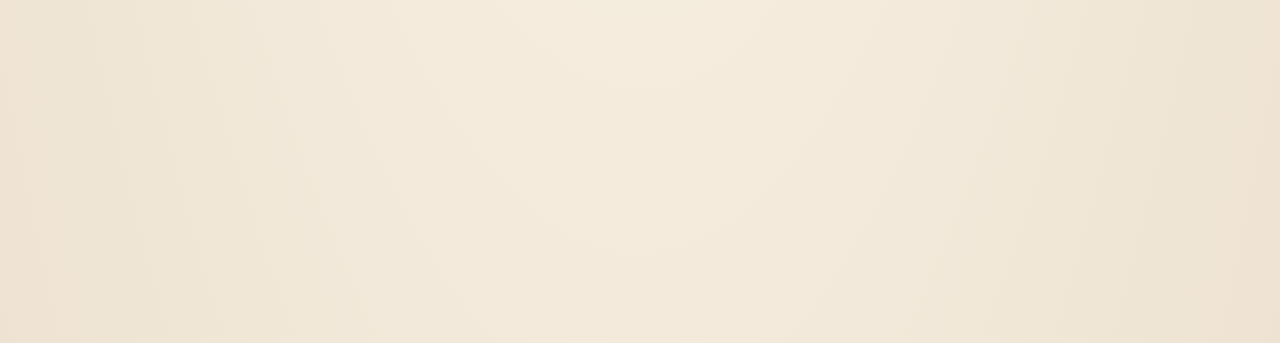
==== commit 8c794f06: "tamil transalted" ====
--- a/index.html
+++ b/index.html
@@ -1,14 +1,14 @@
 <!doctype html>
-<html lang="en">
+<html lang="ta">
   <head>
     <meta charset="UTF-8" />
     <meta name="viewport" content="width=device-width, initial-scale=1" />
     <meta name="theme-color" content="#f7f3eb" />
     <meta
       name="description"
-      content="A joyful invitation to celebrate the wedding of Kebisha Bright and Charles Salamon."
+      content="கெபிஷா பிரைட் மற்றும் சார்லஸ் சலமோனின் திருமண விழாவைக் கொண்டாட அன்புடன் அழைக்கிறோம்."
     />
-    <title>Kebisha Bright& Charles Salamon — Wedding Invitation</title>
+    <title>கெபிஷா பிரைட் &amp; சார்லஸ் சலமோன் — திருமண அழைப்பிதழ்</title>
     <link rel="preconnect" href="https://fonts.googleapis.com" />
     <link rel="preconnect" href="https://fonts.gstatic.com" crossorigin />
     <link
@@ -19,21 +19,21 @@
   </head>
 
   <body>
-    <div class="intro" id="intro" aria-label="Open your wedding invitation">
+    <div class="intro" id="intro" aria-label="உங்கள் திருமண அழைப்பிதழைத் திறக்கவும்">
       <div class="envelope-wrap">
-        <p class="intro-kicker">A little note, sealed with love</p>
+        <p class="intro-kicker">அன்புடன் முத்திரையிடப்பட்ட சிறு அழைப்பிதழ்</p>
         <div class="envelope" aria-hidden="true">
           <div class="letter">
-            <span>C <i>&</i> K</span><small>joyfully invite you</small>
+            <span>C <i>&amp;</i> K</span><small>மகிழ்ச்சியுடன் உங்களை அழைக்கிறோம்</small>
           </div>
           <div class="flap"></div>
           <div class="envelope-front"></div>
           <div class="seal">C<span>✳</span>K</div>
         </div>
         <button class="open-invite" id="openInvite">
-          Open invitation <span>→</span>
+          அழைப்பிதழைத் திறக்கவும் <span>→</span>
         </button>
-        <p class="intro-hint">Tap to begin</p>
+        <p class="intro-hint">தொடங்கத் தட்டவும்</p>
       </div>
     </div>
 
@@ -42,7 +42,7 @@
         <a
           href="#home"
           class="monogram"
-          aria-label="Kebisha Bright and Charles Salamon, home"
+          aria-label="கெபிஷா பிரைட் மற்றும் சார்லஸ் சலமோன், முகப்பு"
           >C<span>&</span>K</a
         >
         <!-- <nav aria-label="Main navigation">
@@ -52,11 +52,11 @@
         <button
           class="music-toggle"
           id="musicToggle"
-          aria-label="Play background music"
+          aria-label="இசையை இயக்கவும்"
           aria-pressed="false"
         >
           <span class="music-icon">♫</span
-          ><span class="music-label">Play music</span>
+          ><span class="music-label">இசையை இயக்கவும்</span>
         </button>
       </header>
       <div class="youtube-player" id="youtubePlayer" hidden></div>
@@ -70,47 +70,47 @@
               <span class="crest-heart" aria-hidden="true">♥</span>
             </div>
             <p class="eyebrow">
-              <span>✳</span> Together with our families <span>✳</span>
+              <span>✳</span> எங்கள் குடும்பத்தினருடன் இணைந்து <span>✳</span>
             </p>
-            <h1><span class="name-line">Kebisha Bright</span> <span class="couple-and">&amp;</span><br /><span class="name-line">Charles Salamon</span></h1>
-            <p class="hero-announcement">We are getting married</p>
+            <h1><span class="name-line">கெபிஷா பிரைட்</span> <span class="couple-and">&amp;</span><br /><span class="name-line">சார்லஸ் சலமோன்</span></h1>
+            <p class="hero-announcement">எங்கள் திருமண நன்னாள்</p>
             <div class="hero-rule"><span>♥</span></div>
             <p class="hero-subtitle">
-              invite you to celebrate<br />the beginning of forever
+              எங்களுடன் கொண்டாட உங்களை அன்புடன் அழைக்கிறோம்<br />என்றென்றும் தொடரும் வாழ்வின் இனிய தொடக்கத்தை
             </p>
-            <div class="scratch-card" id="scratchCard" role="button" tabindex="0" aria-label="Scratch to reveal the wedding date">
-              <div class="scratch-reveal"><span>Friday · 20 November 2026</span><small>3:00 PM · Chennai</small></div>
+            <div class="scratch-card" id="scratchCard" role="button" tabindex="0" aria-label="திருமணத் தேதியை அறியச் சுரண்டவும்">
+              <div class="scratch-reveal"><span>வெள்ளிக்கிழமை · 20 நவம்பர் 2026</span><small>பிற்பகல் 3:00 · சென்னை</small></div>
               <canvas id="scratchCanvas" aria-hidden="true"></canvas>
-              <div class="scratch-prompt" aria-hidden="true"><span>✦ &nbsp; Scratch to reveal &nbsp; ✦</span><small>our special day</small></div>
+              <div class="scratch-prompt" aria-hidden="true"><span>✦ &nbsp; தேதியை அறியச் சுரண்டவும் &nbsp; ✦</span><small>எங்கள் சிறப்பான நாள்</small></div>
               <div class="scratch-confetti" aria-hidden="true"></div>
             </div>
-            <p class="hero-date">Chennai <span>·</span> India</p>
+            <p class="hero-date">சென்னை <span>·</span> இந்தியா</p>
             <a class="button button-gold" href="#details"
-              >Join our celebration <span>↓</span></a
+              >எங்கள் மகிழ்வில் இணைந்திடுங்கள் <span>↓</span></a
             >
           </div>
           <div
             class="hero-photo"
             role="img"
-            aria-label="A romantic garden filled with white flowers"
+            aria-label="வெள்ளை மலர்கள் நிறைந்த காதல் மிக்க தோட்டம்"
           ></div>
           <div class="hero-caption">
-            Rooted in love <span>✳</span> Growing in Grace
+            அன்பில் வேரூன்றி <span>✳</span> அருளில் வளர்கிறோம்
           </div>
         </section>
 
         <section class="blessing section-pad" id="story">
-          <p class="eyebrow">A blessing for our beginning</p>
+          <p class="eyebrow">எங்கள் புதிய தொடக்கத்திற்கான ஆசீர்வாதம்</p>
           <div class="cross-mark" aria-hidden="true">✳</div>
           <blockquote>
-            “And now these three remain:<br />faith, hope and love.<br /><em
-              >But the greatest of these is love.</em
+            “இப்போது நிலைத்திருப்பவை இம்மூன்றே:<br />விசுவாசம், நம்பிக்கை, அன்பு.<br /><em
+              >இவற்றுள் அன்பே மிகச் சிறந்தது.</em
             >”
           </blockquote>
-          <p class="verse">1 Corinthians 13:13</p>
+          <p class="verse">1 கொரிந்தியர் 13:13</p>
           <p class="blessing-copy">
-            With grateful hearts and the blessing of God, we invite you to share
-            in a day we’ll cherish for a lifetime.
+            நன்றியுள்ள இதயங்களுடனும் இறைவனின் ஆசீர்வாதத்துடனும், எங்கள் வாழ்நாள் முழுவதும்
+            நினைவில் போற்றும் இந்த இனிய நாளில் எங்களுடன் பங்கேற்க உங்களை அழைக்கிறோம்.
           </p>
         </section>
 
@@ -155,36 +155,36 @@
 
         <section class="countdown-section" id="countdown-section">
           <div class="countdown-inner">
-            <div class="save-date-card"><span>Save the date</span><strong>20 November 2026</strong><small>Chennai, India</small></div>
-            <p class="eyebrow">The countdown begins</p>
-            <h2>Counting down to <em><span class="no-wrap">“I do”</span></em></h2>
+            <div class="save-date-card"><span>தேதியைக் குறித்துக் கொள்ளுங்கள்</span><strong>20 நவம்பர் 2026</strong><small>சென்னை, இந்தியா</small></div>
+            <p class="eyebrow">திருமணத்திற்கான கவுண்ட்டவுன் தொடங்குகிறது</p>
+            <h2><em><span class="no-wrap">“சம்மதம்”</span></em> சொல்லும் நாளை நோக்கி</h2>
             <div class="countdown" id="countdown" aria-live="polite"></div>
-            <p class="countdown-note">We can’t wait to celebrate with you</p>
+            <p class="countdown-note">உங்களுடன் கொண்டாட ஆவலுடன் காத்திருக்கிறோம்</p>
           </div>
         </section>
 
         <section class="details section-pad" id="details">
-          <p class="eyebrow">Save the date</p>
-          <h2>A day of <em>joy</em></h2>
+          <p class="eyebrow">தேதியைக் குறித்துக் கொள்ளுங்கள்</p>
+          <h2><em>மகிழ்ச்சி</em> நிறைந்த நாள்</h2>
           <div class="details-card venue-schedule">
             <div class="detail-block">
               <span class="detail-icon">✧</span>
-              <h3>United in one place</h3>
-              <p>Friday, 20 November 2026</p>
+              <h3>திருமண நிகழ்வு நடைபெறும் இடம்</h3>
+              <p>வெள்ளிக்கிழமை, 20 நவம்பர் 2026</p>
               <div class="schedule-times">
-                <p><span>Ceremony</span><strong>3:00 PM</strong></p>
-                <p><span>Reception</span><strong>6:30 PM</strong></p>
+                <p><span>திருமணச் சடங்கு</span><strong>பிற்பகல் 3:00</strong></p>
+                <p><span>வரவேற்பு</span><strong>மாலை 6:30</strong></p>
               </div>
-              <p class="venue">St. Matthew’s Church</p>
-              <p>IAF Road, East Tambaram, Chennai</p>
+              <p class="venue">செயின்ட் மேத்யூ தேவாலயம்</p>
+              <p>IAF சாலை, கிழக்கு தாம்பரம், சென்னை</p>
             </div>
           </div>
           <div class="map-card">
-            <iframe title="Map to St. Matthew’s Church, East Tambaram" loading="lazy" referrerpolicy="no-referrer-when-downgrade" src="https://maps.google.com/maps?q=St.%20Matthew%27s%20Church%2C%20IAF%20Road%2C%20East%20Tambaram%2C%20Chennai&output=embed"></iframe>
-            <a class="map-directions" target="_blank" rel="noopener" href="https://maps.app.goo.gl/BdqqTeaTopgXuTN87">⌖ &nbsp; Get directions</a>
+            <iframe title="கிழக்கு தாம்பரத்தில் உள்ள செயின்ட் மேத்யூ தேவாலயத்திற்கான வரைபடம்" loading="lazy" referrerpolicy="no-referrer-when-downgrade" src="https://maps.google.com/maps?q=St.%20Matthew%27s%20Church%2C%20IAF%20Road%2C%20East%20Tambaram%2C%20Chennai&output=embed"></iframe>
+            <a class="map-directions" target="_blank" rel="noopener" href="https://maps.app.goo.gl/BdqqTeaTopgXuTN87">⌖ &nbsp; வழிகாட்டுதலைப் பெறுங்கள்</a>
           </div>
           <p class="dress-note">
-            <span>Attire</span> Festive formal · Come ready to celebrate
+            <span>உடை</span> விழாக்கால முறையான உடை · கொண்டாட்டத்திற்குத் தயாராக வாருங்கள்
           </p>
         </section>
 
@@ -223,9 +223,9 @@
 
         <section class="closing section-pad">
           <div class="closing-flower">❀</div>
-          <p class="eyebrow">Until we gather at the feast...</p>
-          <h2>With love, <em>always</em></h2>
-          <p>Kebisha Bright & Charles Salamon</p>
+          <p class="eyebrow">திருமண விருந்தில் நாம் கூடும் வரை...</p>
+          <h2>என்றும் <em>அன்புடன்</em></h2>
+          <p>கெபிஷா பிரைட் &amp; சார்லஸ் சலமோன்</p>
         </section>
       </main>
       <!-- <nav class="mobile-dock" aria-label="Quick navigation">
@@ -235,7 +235,7 @@
         <a href="#countdown-section" aria-label="Countdown"><span>✧</span><small>Countdown</small></a>
       </nav> -->
       <footer>
-        <span>MADE WITH LOVE · 2026</span><a href="#home">Back to top ↑</a
+        <span>அன்புடன் உருவாக்கப்பட்டது · 2026</span><a href="#home">மேலே செல்லுங்கள் ↑</a
         ><span>C <i>&</i> K</span>
       </footer>
     </div>
